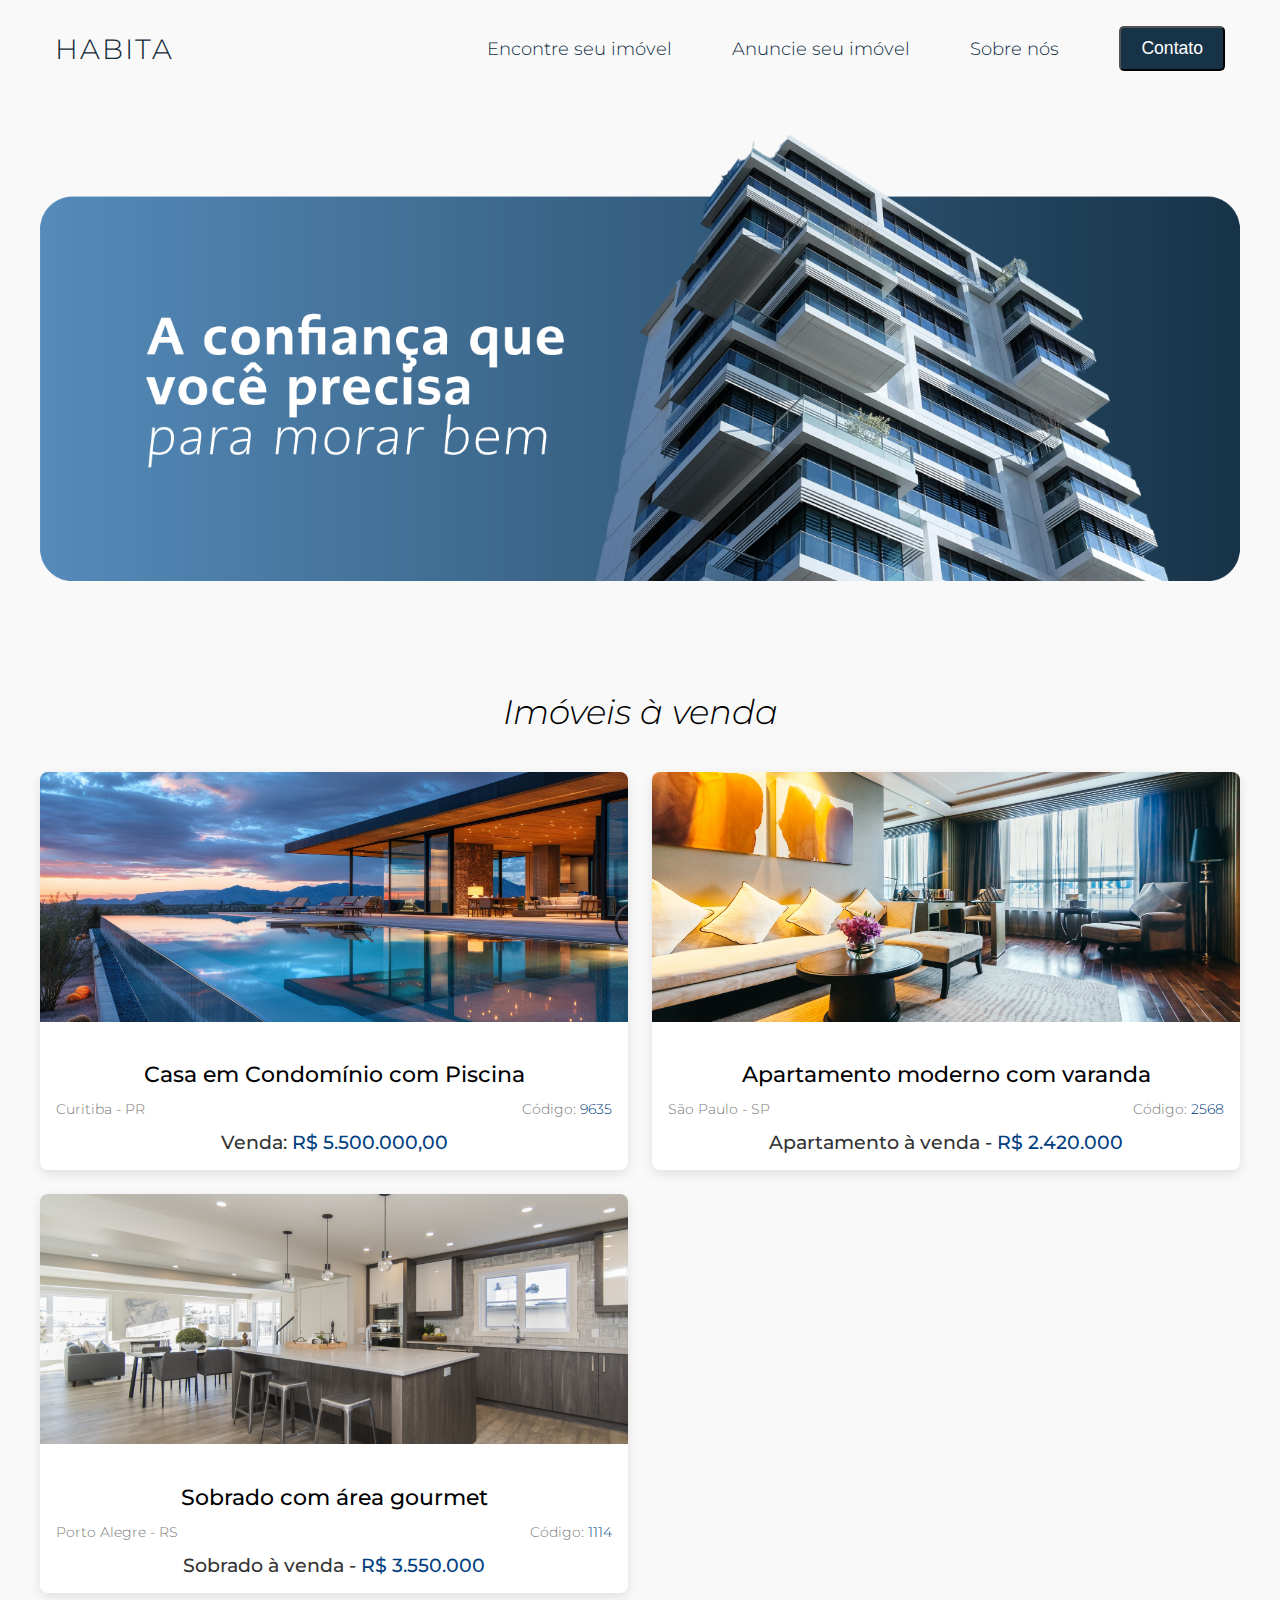
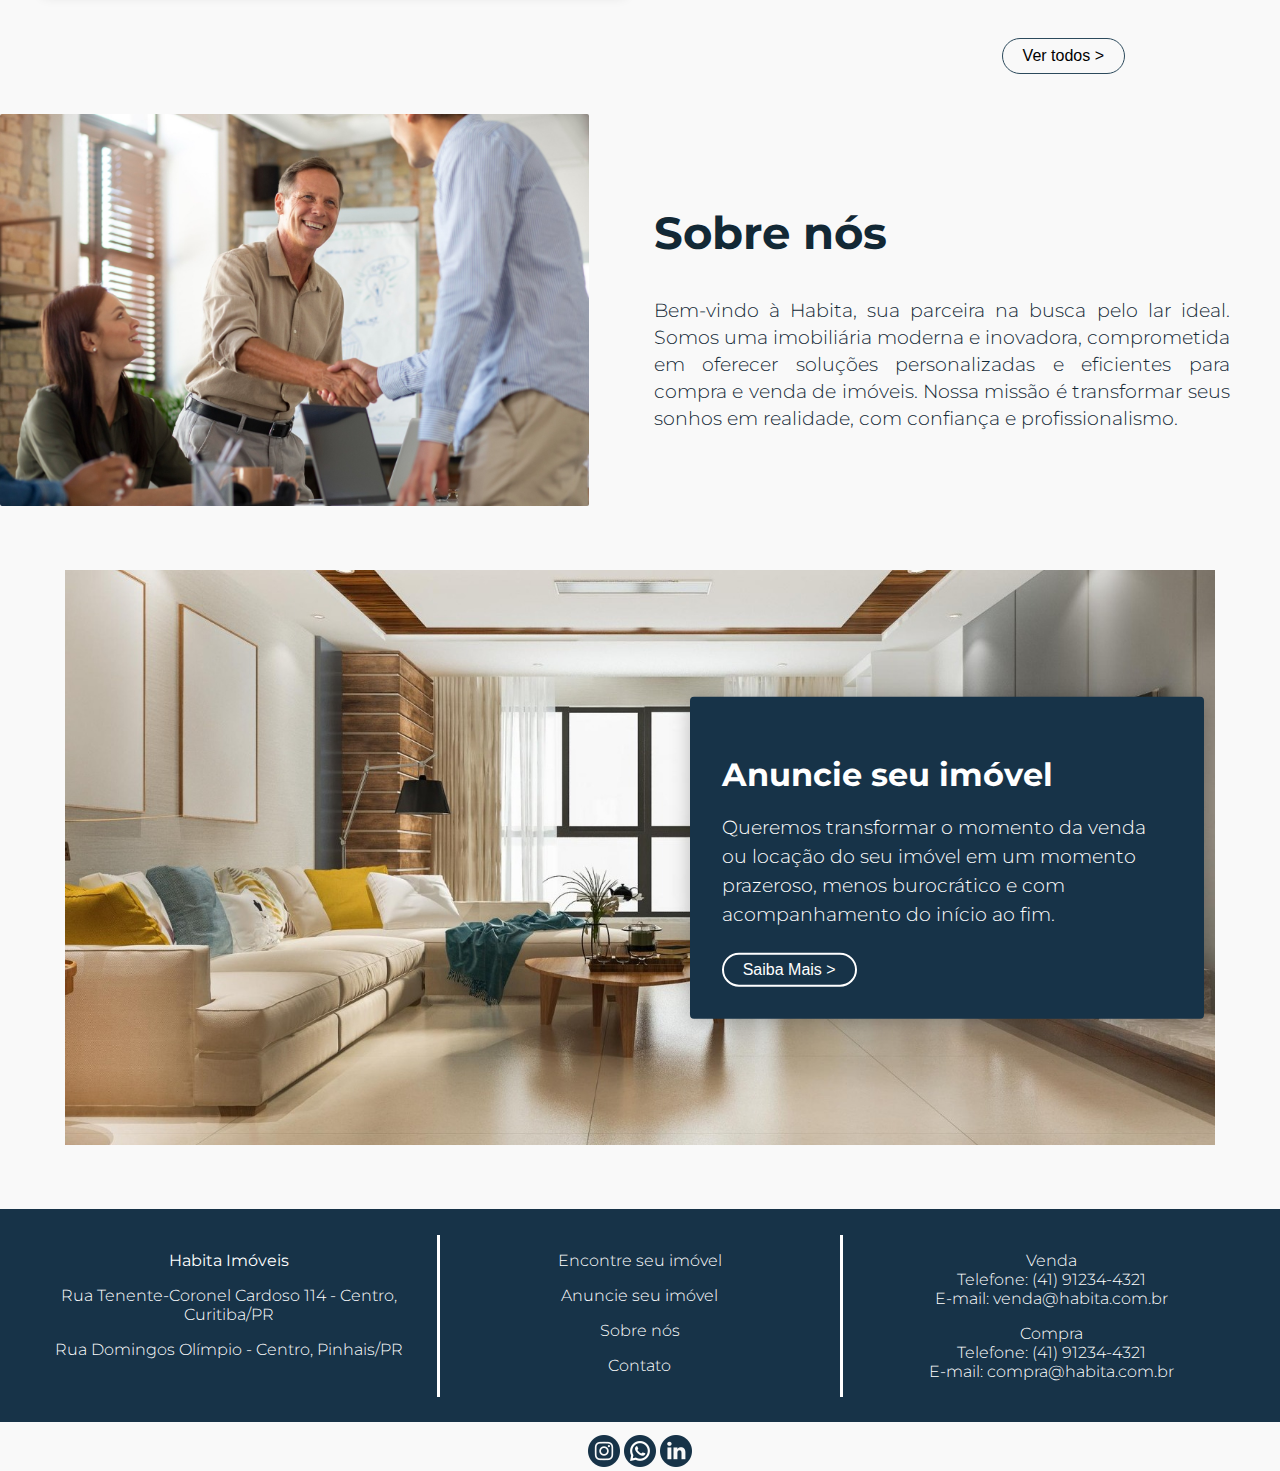
==== index.html @ b5097723 "sim" ====
<!DOCTYPE html>
<html lang="pt-BR">

<head>
    <meta charset="UTF-8">
    <meta name="viewport" content="width=device-width, initial-scale=1.0">
    <meta name="description"
        content="Habita Imóveis: encontre ou anuncie seu imóvel com agilidade, transparência e confiança.">
    <title>Habita Imóveis</title>
    <link rel="stylesheet" href="styles/styles.css">
    <link rel="icon" href="Images/favicon/favicon.ico">
    <script src="Javascript/script.js"></script>

</head>

<body>

    <!-- Cabeçalho com logotipo e menu de navegação -->
    <header class="menu-principal">
        <div class="logo">HABITA</div>
        <nav class="navegacao">
            <ul>
                <li><a href="#imoveis">Encontre seu imóvel</a></li>
                <li><a href="#anuncie">Anuncie seu imóvel</a></li>
                <li><a href="#sobre-nos">Sobre nós</a></li>
                <li><button id="sei" class="botao-contato" aria-label="Entrar em contato com a empresa">Contato</button></li>
            </ul>
        </nav>
        <!-- Botão Scroll To Top -->
        <button class="ScrollTop" id="btnScrollTop">
            <img src="Images/favicon/ImgScrollTop.png" alt="Voltar ao topo">
        </button>
    </header>

    <main>
        <!-- Seção do banner principal -->
        <section class="banner">
            <div class="container-banner">
                <img src="Images/Banner-site.png" alt="Banner de imóveis em destaque">
            </div>
        </section>

        <!-- Seção com os imóveis à venda -->
        <section id="imoveis" class="imoveis">
            <h2>Imóveis à venda</h2>
            <div class="container-imoveis">
                <!-- Card 1 -->
                <div class="card">
                    <img src="Images/casaPiscina.jpg" alt="Imagem do imóvel">
                    <div class="card-body">
                        <h3 class="card-title">
                            Casa em Condomínio com Piscina</h3>
                        <div class="card-info">
                            <span class="location">Curitiba - PR</span>
                            <span class="code">Código: <span class="highlight">9635</span></span>
                        </div>
                        <div class="card-price">
                            <span>Venda: </span><span class="highlight">R$ 5.500.000,00</span>
                        </div>
                    </div>
                </div>

                <!-- Card 2 -->
                <div class="card">
                    <img src="Images/apartementoModerno.jpg" alt="Apartamento moderno com varanda" loading="lazy">
                    <div class="card-body">
                        <h3 class="card-title">Apartamento moderno com varanda</h3>
                        <div class="card-info">
                            <span class="location">São Paulo - SP</span>
                            <span class="code">Código: <span class="highlight">2568</span></span>
                        </div>
                        <div class="card-price">
                            <span>Apartamento à venda - </span><span class="highlight">R$ 2.420.000</span>
                        </div>
                    </div>
                </div>

                <!-- Card 3 -->
                <div class="card">
                    <img src="Images/sobradoGourmet.jpg" alt="Sobrado com área gourmet" loading="lazy">
                    <div class="card-body">
                        <h3 class="card-title">Sobrado com área gourmet</h3>
                        <div class="card-info">
                            <span class="location">Porto Alegre - RS</span>
                            <span class="code">Código: <span class="highlight">1114</span></span>
                        </div>
                        <div class="card-price">
                            <span>Sobrado à venda - </span><span class="highlight">R$ 3.550.000</span>
                        </div>
                    </div>
                </div>
            </div>
            <!-- Botão para ver mais imóveis -->
            <div id="openModal2" class="ver-todos">
                <button class="botao-ver-todos" type="button">Ver todos ></button>
            </div>
        </section>

        <!-- Seção sobre a empresa -->
        <section id="sobre-nos" class="Sobre-nos">
            <div class="container-sobre-nos">
                <img src="Images/Sobre-nos.jpg" alt="Imagem de pessoas em reunião">
                <div class="texto-sobre-nos">
                    <h2>Sobre nós</h2>
                    <p>Bem-vindo à Habita, sua parceira na busca pelo lar ideal. Somos uma imobiliária moderna e
                        inovadora,
                        comprometida em oferecer soluções personalizadas e eficientes para compra e venda de imóveis.
                        Nossa missão é transformar seus sonhos em realidade, com confiança e profissionalismo.</p>
                </div>
            </div>
        </section>

        <!-- Seção de destaque para anunciar imóveis -->
        <section id="anuncie" class="anuncio-destaque">
            <!-- Imagem de fundo -->
            <img src="Images/Interior-apartamento.JPG" alt="Sala com sofá e mesa de centro" class="imagem-fundo">
            <!-- Card com botão de chamada -->
            <div class="card-anuncio">
                <h2>Anuncie seu imóvel</h2>
                <p>
                    Queremos transformar o momento da venda ou locação do seu imóvel em um momento prazeroso,
                    menos burocrático e com acompanhamento do início ao fim.
                </p>
                <button id="openModal" class="btn-saiba-mais"
                    aria-label="Abrir mais informações sobre anúncio de imóvel">
                    Saiba Mais &gt;
                </button>
            </div>
            <!-- Modal com formulário para cadastro de imóvel -->
            <div id="myModal" class="modal" role="dialog" aria-labelledby="modalTitle">
                <div class="modal-content">
                    <span class="close" aria-label="Fechar">&times;</span>
                    <h2 id="modalTitle" class="modal-title">Cadastre seu imóvel</h2>
                    <!-- Formulário de cadastro -->
                    <form id="propertyForm">
                        <!-- Tipo, finalidade, endereço, etc -->
                        <fieldset>
                            <legend>Dados do Imóvel</legend>

                            <div class="single-input">
                                <label for="tipo">Tipo do imóvel</label>
                                <select id="tipo" required>
                                    <option value="">Selecione</option>
                                    <option value="Casa">Casa</option>
                                    <option value="Apartamento">Apartamento</option>
                                </select>
                            </div>

                            <div class="single-input">
                                <label for="finalidade">Finalidade</label>
                                <select id="finalidade" required>
                                    <option value="">Selecione</option>
                                    <option value="Venda">Venda</option>
                                    <option value="Locação">Locação</option>
                                </select>
                            </div>

                            <div class="single-input">
                                <label for="cep">CEP</label>
                                <input type="text" id="cep" maxlength="9" placeholder="00000-000" required>
                            </div>

                            <div class="single-input">
                                <label for="endereco">Endereço</label>
                                <input type="text" id="endereco" maxlength="50" placeholder="Ex: Rua Amaral" required>
                            </div>

                            <div class="single-input">
                                <label for="endereco">Número</label>
                                <input type="text" id="numero" maxlength="5" placeholder="Ex: 114" required>
                            </div>

                            <div class="single-input">
                                <label for="bairro">Bairro</label>
                                <input type="text" id="bairro" maxlength="50" placeholder="Ex: Centro" required>
                            </div>

                            <div class="single-input">
                                <label for="bairro">Cidade</label>
                                <input type="text" id="cidade" maxlength="50" placeholder="Ex: Curitiba" required>
                            </div>

                            <div class="single-input">
                                <label for="bairro">Estado</label>
                                <input type="text" id="estado" maxlength="15" placeholder="Ex: PR" required>
                            </div>

                            <div class="single-input">
                                <label for="descricao">Descrição</label>
                                <textarea id="descricao" maxlength="550" rows="4"
                                    placeholder="Ex: 3 quartos, 2 banheiros, quintal amplo..." required></textarea>
                            </div>
                        </fieldset>

                        <!-- Nome, telefone, email -->
                        <fieldset>
                            <legend>Seus Dados</legend>

                            <div class="single-input">
                                <label for="nome">Nome</label>
                                <input type="text" id="nome" maxlength="50" placeholder="Ex: Almir José" required>
                            </div>

                            <div class="single-input">
                                <label for="telefone">Telefone</label>
                                <input type="tel" id="telefone" maxlength="15" placeholder="Ex: (41) 00000-0000"
                                    required>
                            </div>

                            <div class="single-input">
                                <label for="email">Email</label>
                                <input type="email" id="email" maxlength="25" placeholder="Ex: SeuEmail@email.com"
                                    required>
                            </div>
                        </fieldset>

                        <button type="submit" class="botao-enviar">Enviar</button>
                    </form>
                </div>
            </div>

        </section>


    </main>
    <!-- Rodapé com informações de contato -->
    <footer id="rodape" class="rodape">
        <div class="rodape-azul">
            <!-- Colunas com endereços e navegação -->
            <div class="coluna-rodape">
                <p><strong>Habita Imóveis</strong></p>
                <p>Rua Tenente-Coronel Cardoso 114 - Centro, Curitiba/PR</p>
                <p>Rua Domingos Olímpio - Centro, Pinhais/PR</p>
            </div>
            <div class="coluna-rodape2">
                <p><a href="#imoveis">Encontre seu imóvel</a></p>
                <p><a href="#anuncie">Anuncie seu imóvel</a></p>
                <p><a href="#sobre-nos">Sobre nós</a></p>
                <p><a href="#rodape">Contato</a></p>
            </div>
            <div class="coluna-rodape3">
                <p>Venda <br> Telefone: (41) 91234-4321<br>E-mail: venda@habita.com.br</p>
                <p>Compra<br>Telefone: (41) 91234-4321<br>E-mail: compra@habita.com.br</p>
            </div>
        </div>
        <!-- Ícones de redes sociais -->
        <div class="footer-social">
            <a href="#"><img src="Images/favicon/instagramicon.png" alt="Instagram"></a>
            <a href="#"><img src="Images/favicon/whatsappicon.png" alt="WhatsApp"></a>
            <a href="#"><img src="Images/favicon/linkedinicon.png" alt="LinkedIn"></a>
        </div>
    </footer>
</body>

</html>
---- styles/styles.css ----
@import url('https://fonts.googleapis.com/css2?family=Lora:ital,wght@0,400..700;1,400..700&family=Montserrat:ital,wght@0,100..900;1,100..900&family=Ubuntu:ital,wght@0,300;0,400;0,500;0,700;1,300;1,400;1,500;1,700&display=swap');

/* ===== Reset básico ===== */
html,
body {
    width: 100%;
    margin: 0;
    padding: 0;
    background-color: #f9f9f9;
    font-family: "Montserrat", sans-serif;
    font-weight: 300;
}

.ScrollTop {
    outline: none;
    border: 0;
    background-color: #173348;
    width: 30px;
    height: 30px;
    padding: 8px;
    border-radius: 50%;
    display: flex;
    align-items: center;
    justify-content: center;
    position: fixed;
    right: 30px;
    bottom: 30px;
    box-shadow: 0 1px 6px 2px rgba(0, 0, 0, 0.1), 0 2px 4px -1px rgba(0, 0, 0, 0.06);
    z-index: 999;
    cursor: pointer;
    opacity: 0;
    visibility: hidden;
    transition: all .4s ease;
}

.ScrollTop.active {
    opacity: 1;
    visibility: visible;
}

.ScrollTop img {
    width: 100%;
}

/* ===== HEADER ===== */

.menu-principal {
    display: flex;
    justify-content: space-between;
    align-items: center;
    padding: 10px 55px;
}

.logo {
    font-size: 28px;
    color: #122835;
    letter-spacing: 2px;
}

.navegacao ul {
    list-style: none;
    display: flex;
    gap: 60px;
    align-items: center;
}

.navegacao a {
    text-decoration: none;
    color: #0d2c3f;
    font-size: 1.1rem;
    transition: color 0.3s ease;
}

.navegacao a:hover {
    color: #173348;
}

/* Botão de contato header*/
.botao-contato {
    display: inline-block;
    padding: 10px 20px;
    background-color: #173348;
    color: #ffffff !important;
    text-decoration: none;
    border-radius: 5px;
    transition: background-color 0.3s;
    font-size: 1.1rem;
    cursor: pointer;
}

.botao-contato:hover {
    background-color: #004080;
}

/* ===== BANNER ===== */
.banner {
    margin: 3%;
    padding: 0%;
}

.container-banner {
    height: auto;
    margin: 0;
    padding: 0;
}

.container-banner img {
    width: 100%;
    height: auto;
}

/* ===== SEÇÃO IMÓVEIS ===== */

.imoveis {
    padding: 40px;
}

.imoveis h2 {
    text-align: center;
    font-family: "Montserrat", sans-serif;
    font-weight: 300;
    font-style: italic;
    font-size: 2.1rem;
    margin-bottom: 20px;
}

.container-imoveis {
    display: grid;
    grid-template-columns: repeat(auto-fit, minmax(400px, 1fr));
    gap: 24px;
    padding: 20px 0;
  }
  
  .card {
    background: white;
    border-radius: 0.5rem;
    overflow: hidden;
    box-shadow: 0 4px 12px rgba(0,0,0,0.1);
    display: flex;
    flex-direction: column;
    transition: transform 0.3s ease;
  }
  
  .card:hover {
    transform: translateY(-4px);
  }
  
  .card img {
    width: 100%;
    height: 250px;
    object-fit: cover;
  }
  
  .card-body {
    padding: 16px;
  }
  
  .card-title {
    font-size: 1.4rem;
    font-weight: 500;
    margin-bottom: 12px;
    text-align: center;
  }
  
  .card-info {
    display: flex;
    justify-content: space-between;
    font-size: 14px;
    color: #777;
    margin-bottom: 12px;
  }
  
  .card-price {
    font-size: 1.2rem;
    font-weight: 500;
    color: #333;
    text-align: center;
  }
  
  .highlight {
    color: #004080;
  }

/* Botão "Ver todos" */
.ver-todos {

    text-align: right;
    padding-right: 115px;
}

.botao-ver-todos {
    margin-top: 25px;
    padding: 8px 20px;
    border: 1px solid #2c4a5c;
    border-radius: 20px;
    background-color: transparent;
    font-size: 16px;
    cursor: pointer;
}

.botao-ver-todos:hover {
    background-color: #2c4a5c;
    color: white;
}


/* ===== SEÇÃO SOBRE NÓS ===== */
.container-sobre-nos {
    display: flex;
    padding-bottom: 4rem;
    margin: 0;
    align-items: center;
}

.container-sobre-nos img {
    width: 46%;
    height: auto;
    border-radius: 2px;
}

.texto-sobre-nos {
    width: 45%;
    padding-left: 65px;
}

.texto-sobre-nos h2 {
    color: #122835;
    font-size: 2.8rem;
}

.texto-sobre-nos p {
    color: #122835;
    line-height: 1.4;
    font-size: 1.2rem;
    text-align: justify;
}

/* ===== SEÇÃO ANUNCIE SEU IMÓVEL ===== */

.anuncio-destaque {
    position: relative;
    width: 100%;
    max-width: 1150px;
    margin: auto;
    overflow: hidden;
}

.imagem-fundo {
    width: 100%;
    display: block;
    height: auto;
}

.card-anuncio {
    position: absolute;
    top: 50%;
    right: 1%;
    transform: translateY(-50%);
    background-color: #173348;
    color: #ffffff;
    padding: 2rem;
    max-width: 450px;
    border-radius: 4px;
    box-shadow: 0px 4px 20px rgba(0, 0, 0, 0.25);
}

.card-anuncio h2 {
    font-size: 2rem;
    margin-bottom: 1rem;
    font-weight: 700;
}

.card-anuncio p {
    font-size: 1.2rem;
    line-height: 1.5;
    margin-bottom: 1.5rem;
}

.btn-saiba-mais {
    background-color: transparent;
    color: white;
    border: 2px solid white;
    padding: 0.4rem 1.2rem;
    border-radius: 25px;
    cursor: pointer;
    font-size: 1rem;
    transition: all 0.3s ease;
}

.btn-saiba-mais:hover {
    background-color: white;
    color: #0d2d3e;
}

/* ===== MODAL FORMULÁRIO DE CONTATO ===== */
#myModal,#myModal2 {
    display: none;
}

.modal {
    display: block;
    position: fixed;
    z-index: 999;
    left: 0;
    top: 0;
    width: 100%;
    height: 100%;
    overflow: auto;
    background-color: rgba(0, 0, 0, 0.5);
}

.modal-content {
    background-color: #fff;
    margin: 5% auto;
    padding: 20px;
    border-radius: 8px;
    width: 90%;
    max-width: 550px;
    box-shadow: 0 5px 15px rgba(0, 0, 0, 0.3);
}

.close {
    float: right;
    font-size: 28px;
    font-weight: bold;
    cursor: pointer;
}

form fieldset {
    border: none;
    margin-bottom: 20px;
}

form legend {
    font-weight: bold;
    margin-bottom: 10px;
    font-size: 1.2em;
}

.single-input {
    margin-bottom: 15px;
    display: flex;
    flex-direction: column;
}

.single-input label {
    margin-bottom: 5px;
    font-weight: 500;
}

.single-input input,
.single-input select,
.single-input textarea {
    padding: 8px;
    border: 1px solid #ccc;
    border-radius: 4px;
    font-size: 1em;
}

.botao-enviar {

    padding: 10px 20px;
    background-color: #173348;
    color: #fff;
    border: none;
    border-radius: 4px;
    cursor: pointer;
    font-size: 1em;
}

.botao-enviar:hover {
    background-color: #155d91;
}

/* ===== RODAPÉ ===== */

.rodape {
    bottom: 0;
    width: 100%;
    margin-top: 5%;
    text-align: center;
}

.rodape-azul {
    display: grid;
    text-align: center;
    background-color: #173348;
    grid-template-columns: repeat(3, 1fr);
    gap: 5px;
    padding: 2%;
}

.coluna-rodape {
    color: #ffffff;
    text-decoration: none;

}

.coluna-rodape a {
    color: #ffffff;
    text-decoration: none;

}

.coluna-rodape2 {
    border-style: solid;
    border-top: none;
    border-bottom: none;
    border-color: #ffffff;
}

.coluna-rodape2 a {
    color: #ffffff;
    text-decoration: none;

}

.coluna-rodape3 {
    text-align: center;
    color: #ffffff;
}

.footer-social {
    margin-top: 1%;
}

/* ===== RESPONSIVIDADE ===== */
@media (max-width: 768px) {

    .menu-principal {
        flex-direction: column;
    }

    .navegacao {
        font-size: 0.6rem;
    }

    .container-imoveis {
        flex-direction: column;
        align-items: center;
    }

    .container-sobre-nos {
        flex-direction: column;
    }

    .container-sobre-nos img {
        width: 100%;
        height: auto;
        object-fit: contain;
    }

    .texto-sobre-nos {
        padding-left: 0;
        width: 100%;
    }

    .card-anuncio {
        position: static;
        transform: none;
        margin: 1rem;
    }

    .rodape-azul {
        grid-template-columns: 1fr;
    }
}
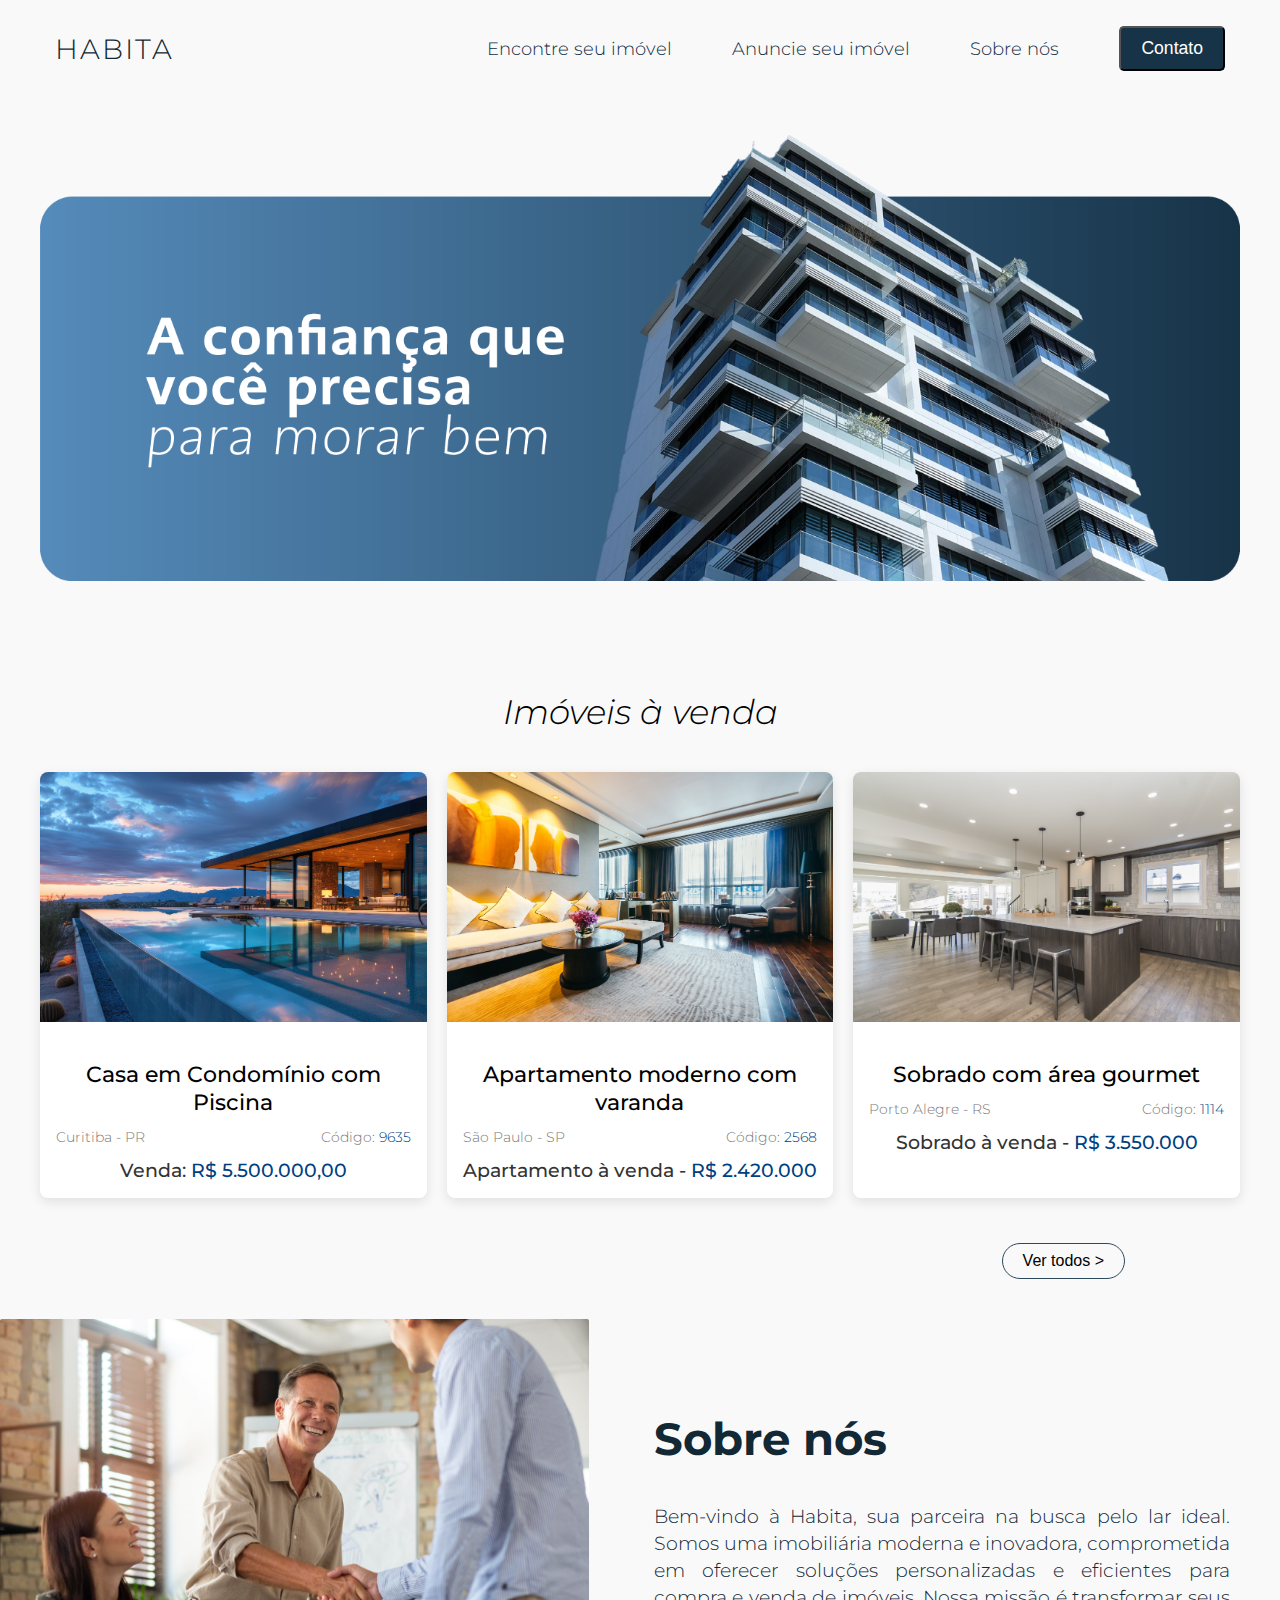
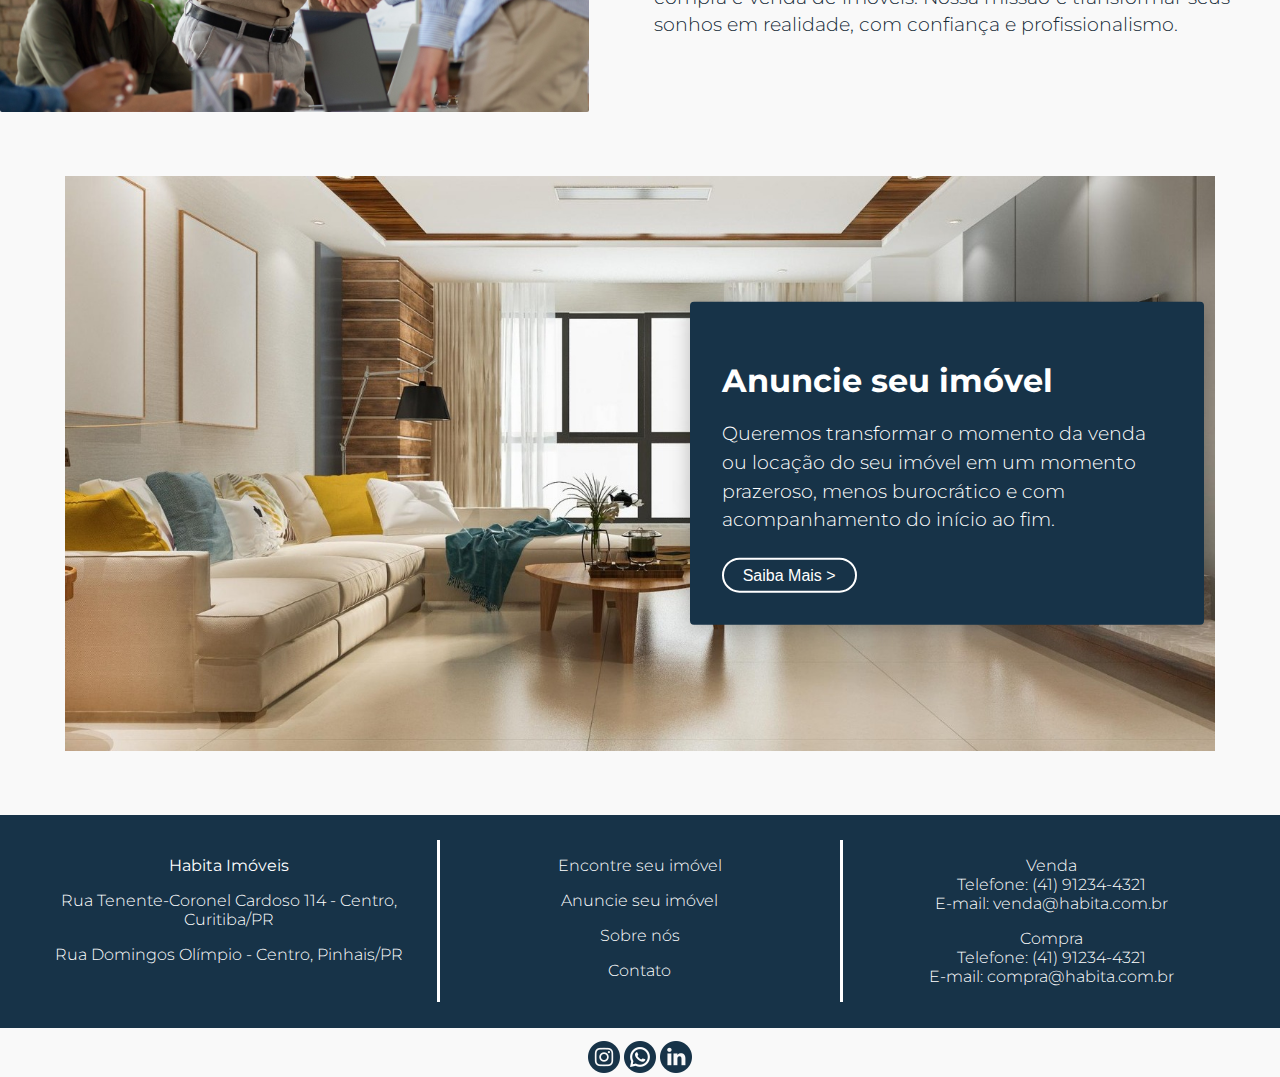
==== commit 8ceae88a: "Responsividade part 1" ====
--- a/index.html
+++ b/index.html
@@ -26,7 +26,7 @@
                 <li><button id="sei" class="botao-contato" aria-label="Entrar em contato com a empresa">Contato</button></li>
             </ul>
         </nav>
-        <!-- Botão Scroll To Top -->
+        <!-- Botão para voltar ao topo da página -->
         <button class="ScrollTop" id="btnScrollTop">
             <img src="Images/favicon/ImgScrollTop.png" alt="Voltar ao topo">
         </button>
--- a/styles/styles.css
+++ b/styles/styles.css
@@ -9,6 +9,7 @@
     background-color: #f9f9f9;
     font-family: "Montserrat", sans-serif;
     font-weight: 300;
+    overflow-x: hidden;
 }
 
 .ScrollTop {
@@ -23,8 +24,8 @@
     align-items: center;
     justify-content: center;
     position: fixed;
-    right: 30px;
-    bottom: 30px;
+    right: 1rem;
+    bottom: 1rem;
     box-shadow: 0 1px 6px 2px rgba(0, 0, 0, 0.1), 0 2px 4px -1px rgba(0, 0, 0, 0.06);
     z-index: 999;
     cursor: pointer;
@@ -99,6 +100,7 @@
 }
 
 .container-banner {
+    max-width: 100%;
     height: auto;
     margin: 0;
     padding: 0;
@@ -126,60 +128,60 @@
 
 .container-imoveis {
     display: grid;
-    grid-template-columns: repeat(auto-fit, minmax(400px, 1fr));
-    gap: 24px;
+    grid-template-columns: repeat(auto-fit, minmax(350px, 1fr));
+    gap: 20px;
     padding: 20px 0;
-  }
-  
-  .card {
+}
+
+.card {
     background: white;
     border-radius: 0.5rem;
     overflow: hidden;
-    box-shadow: 0 4px 12px rgba(0,0,0,0.1);
+    box-shadow: 0 4px 12px rgba(0, 0, 0, 0.1);
     display: flex;
     flex-direction: column;
     transition: transform 0.3s ease;
-  }
-  
-  .card:hover {
+}
+
+.card:hover {
     transform: translateY(-4px);
-  }
-  
-  .card img {
+}
+
+.card img {
     width: 100%;
     height: 250px;
     object-fit: cover;
-  }
-  
-  .card-body {
+}
+
+.card-body {
     padding: 16px;
-  }
-  
-  .card-title {
+}
+
+.card-title {
     font-size: 1.4rem;
     font-weight: 500;
     margin-bottom: 12px;
     text-align: center;
-  }
-  
-  .card-info {
+}
+
+.card-info {
     display: flex;
     justify-content: space-between;
     font-size: 14px;
     color: #777;
     margin-bottom: 12px;
-  }
-  
-  .card-price {
+}
+
+.card-price {
     font-size: 1.2rem;
     font-weight: 500;
     color: #333;
     text-align: center;
-  }
-  
-  .highlight {
+}
+
+.highlight {
     color: #004080;
-  }
+}
 
 /* Botão "Ver todos" */
 .ver-todos {
@@ -293,7 +295,8 @@
 }
 
 /* ===== MODAL FORMULÁRIO DE CONTATO ===== */
-#myModal,#myModal2 {
+#myModal,
+#myModal2 {
     display: none;
 }
 
@@ -464,4 +467,11 @@
     .rodape-azul {
         grid-template-columns: 1fr;
     }
+
+    .container-imoveis {
+        padding: 0 15px;
+    }
+    .menu-principal {
+        padding: 10px 20px;
+    }
 }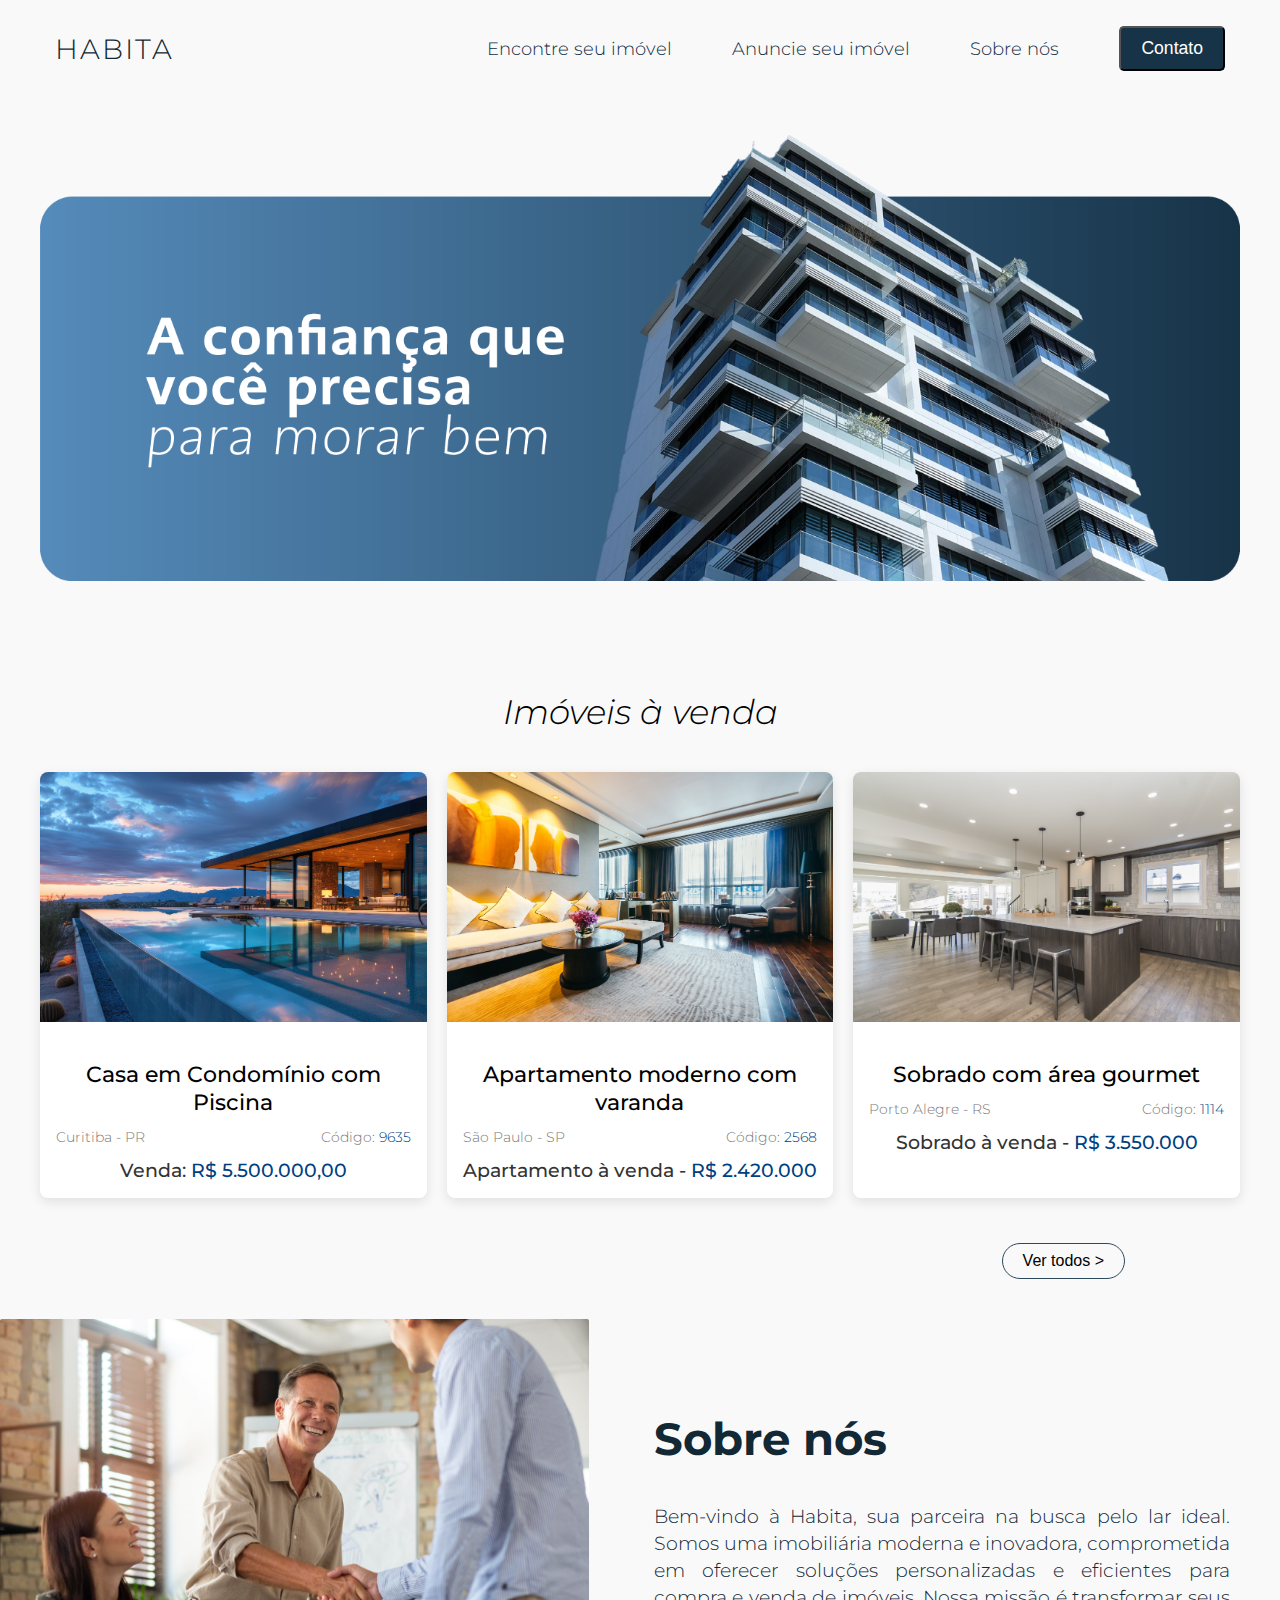
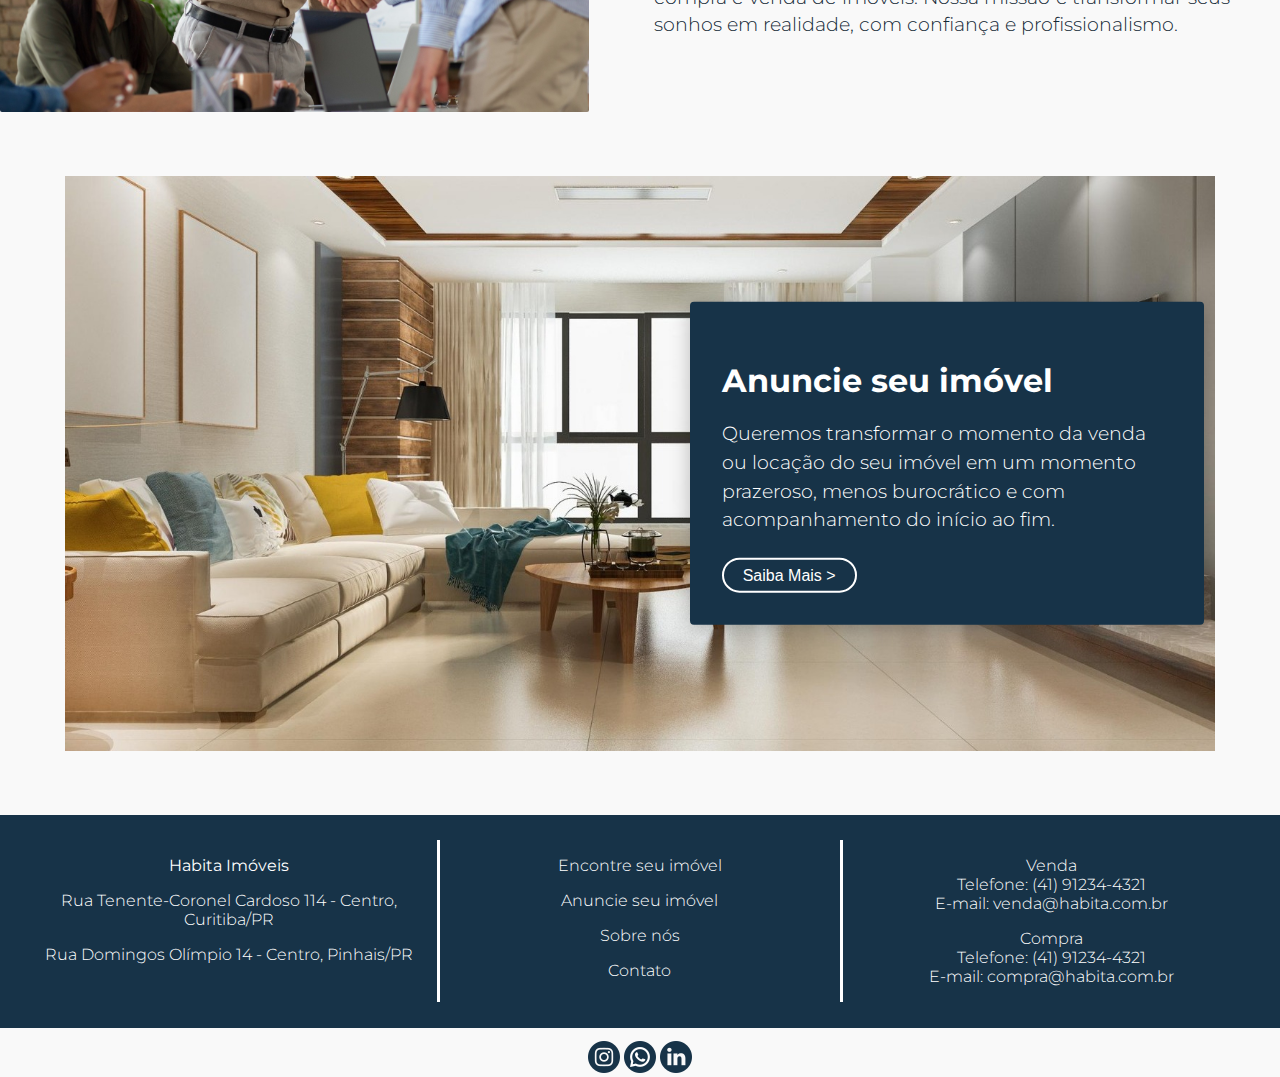
==== commit ee165491: "Responsividade part 2" ====
--- a/index.html
+++ b/index.html
@@ -26,13 +26,14 @@
                 <li><button id="sei" class="botao-contato" aria-label="Entrar em contato com a empresa">Contato</button></li>
             </ul>
         </nav>
+    </header>
+
+    <main>
         <!-- Botão para voltar ao topo da página -->
         <button class="ScrollTop" id="btnScrollTop">
             <img src="Images/favicon/ImgScrollTop.png" alt="Voltar ao topo">
         </button>
-    </header>
-
-    <main>
+        
         <!-- Seção do banner principal -->
         <section class="banner">
             <div class="container-banner">
@@ -230,7 +231,7 @@
             <div class="coluna-rodape">
                 <p><strong>Habita Imóveis</strong></p>
                 <p>Rua Tenente-Coronel Cardoso 114 - Centro, Curitiba/PR</p>
-                <p>Rua Domingos Olímpio - Centro, Pinhais/PR</p>
+                <p>Rua Domingos Olímpio 14 - Centro, Pinhais/PR</p>
             </div>
             <div class="coluna-rodape2">
                 <p><a href="#imoveis">Encontre seu imóvel</a></p>
--- a/styles/styles.css
+++ b/styles/styles.css
@@ -10,6 +10,7 @@
     font-family: "Montserrat", sans-serif;
     font-weight: 300;
     overflow-x: hidden;
+    box-sizing: border-box;
 }
 
 .ScrollTop {
@@ -128,7 +129,7 @@
 
 .container-imoveis {
     display: grid;
-    grid-template-columns: repeat(auto-fit, minmax(350px, 1fr));
+    grid-template-columns: repeat(auto-fit, minmax(300px, 1fr));
     gap: 20px;
     padding: 20px 0;
 }
@@ -430,8 +431,34 @@
 /* ===== RESPONSIVIDADE ===== */
 @media (max-width: 768px) {
 
+    nav {
+        width: 100%;
+        overflow-x: hidden;
+    }
+
     .menu-principal {
+        display: flex;
         flex-direction: column;
+        align-items: center;
+        justify-content: center;
+        width: 100%;
+        padding: 10px 10px;
+        box-sizing: border-box;
+        gap: 10px;
+    }
+
+    .menu-principal a {
+        display: block;
+        width: 100%;
+        text-align: center;
+    }
+
+    .menu-principal button {
+        display: block;
+        width: auto;
+        max-width: 200px;
+        padding: 10px 20px;
+        margin-top: 10px;
     }
 
     .navegacao {
@@ -441,6 +468,11 @@
     .container-imoveis {
         flex-direction: column;
         align-items: center;
+    }
+
+    .ver-todos {
+
+        text-align: left;
     }
 
     .container-sobre-nos {
@@ -471,7 +503,4 @@
     .container-imoveis {
         padding: 0 15px;
     }
-    .menu-principal {
-        padding: 10px 20px;
-    }
 }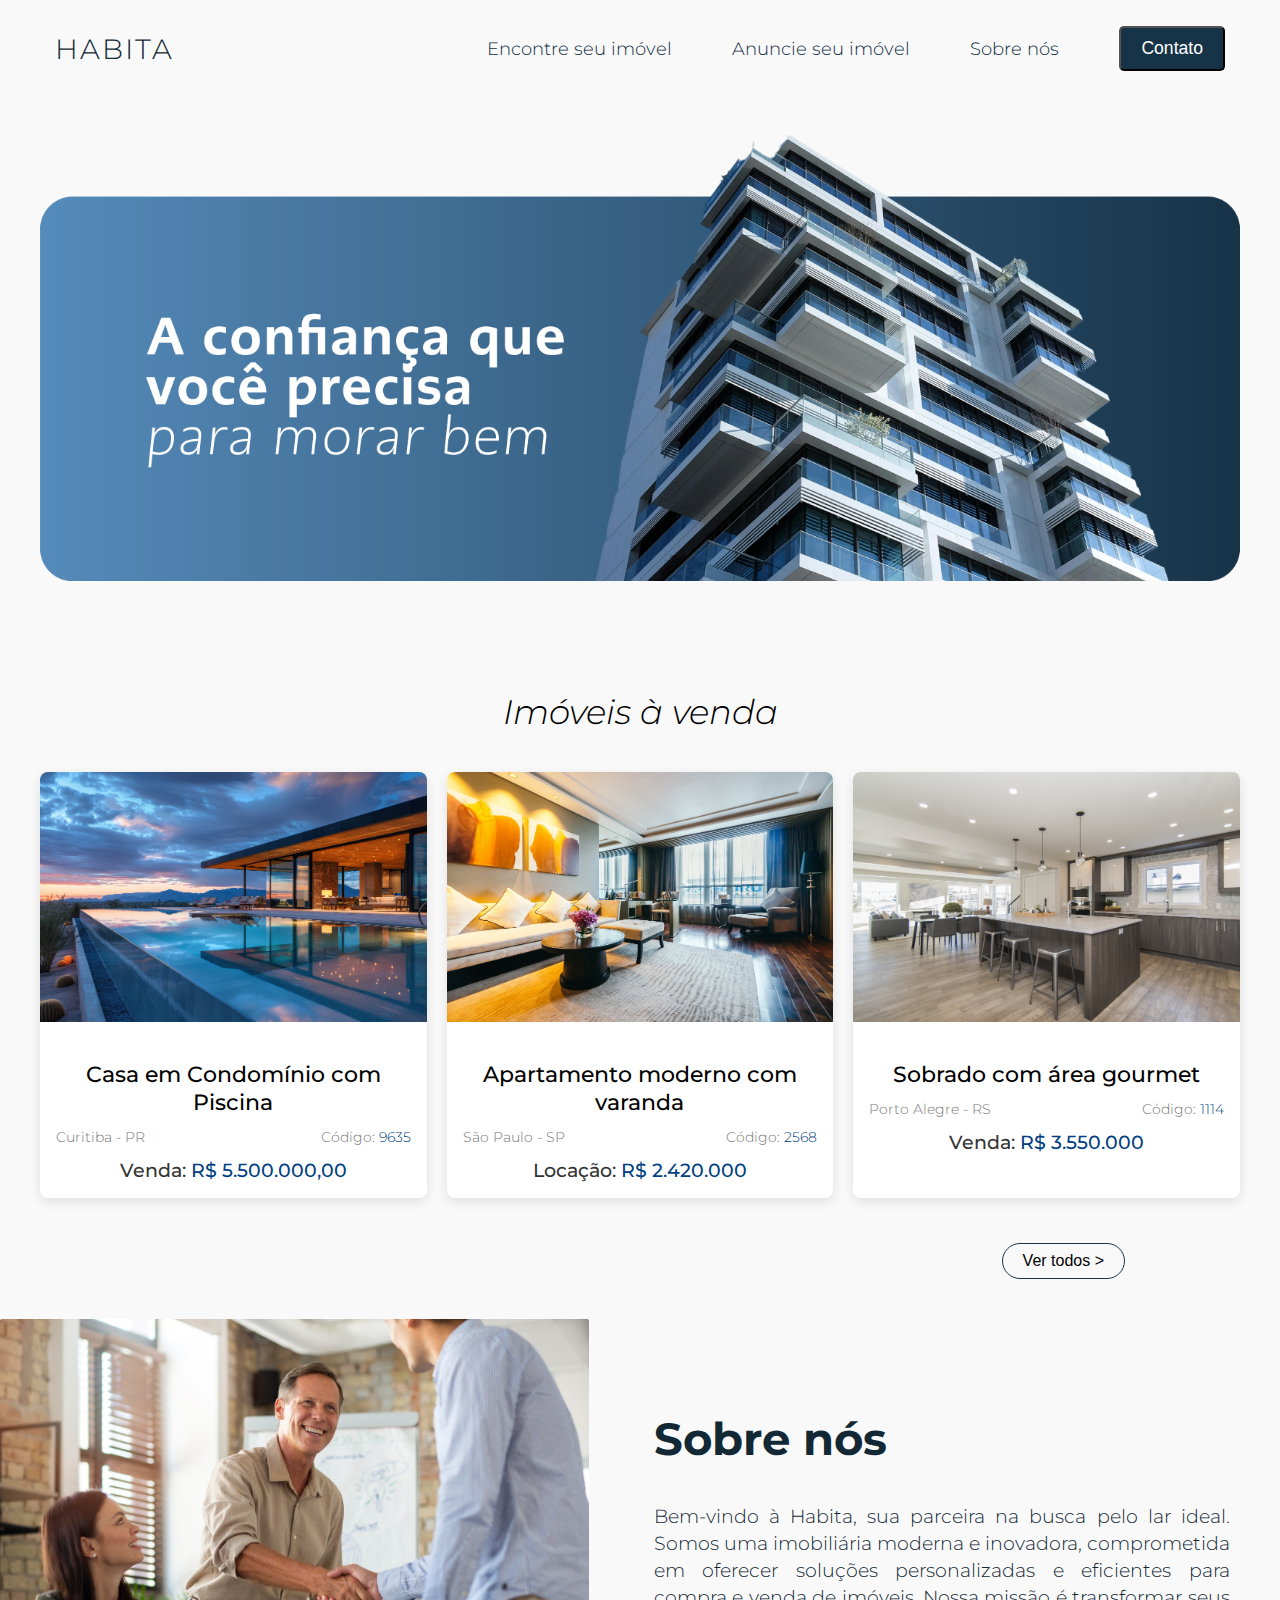
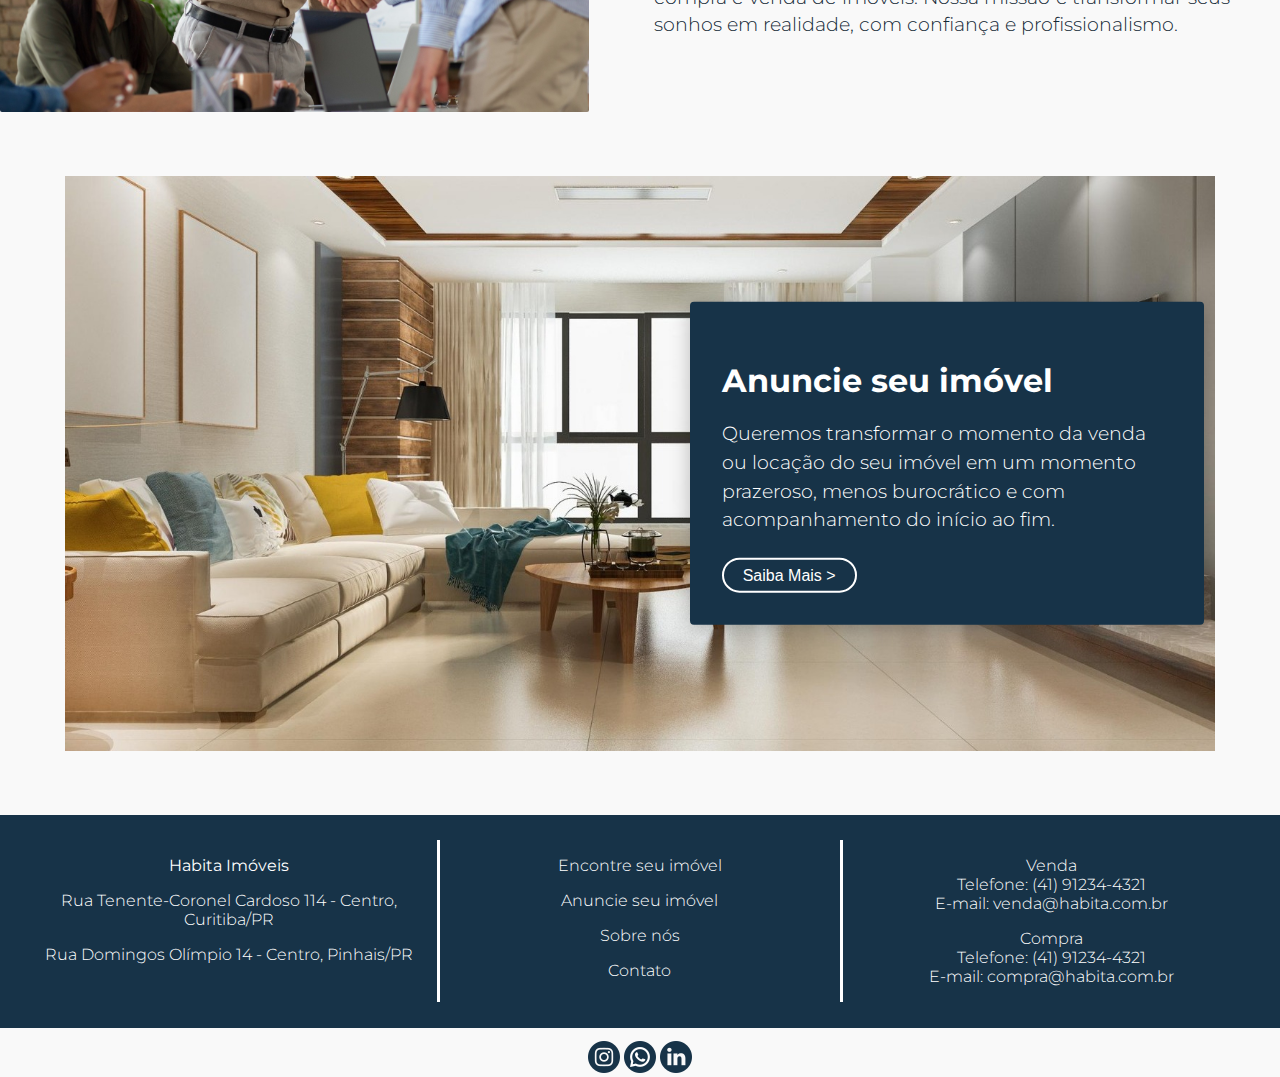
==== commit 2f38f2e1: "Troca de legendas" ====
--- a/index.html
+++ b/index.html
@@ -71,7 +71,7 @@
                             <span class="code">Código: <span class="highlight">2568</span></span>
                         </div>
                         <div class="card-price">
-                            <span>Apartamento à venda - </span><span class="highlight">R$ 2.420.000</span>
+                            <span>Locação: </span><span class="highlight">R$ 2.420.000</span>
                         </div>
                     </div>
                 </div>
@@ -86,7 +86,7 @@
                             <span class="code">Código: <span class="highlight">1114</span></span>
                         </div>
                         <div class="card-price">
-                            <span>Sobrado à venda - </span><span class="highlight">R$ 3.550.000</span>
+                            <span>Venda: </span><span class="highlight">R$ 3.550.000</span>
                         </div>
                     </div>
                 </div>
--- a/styles/styles.css
+++ b/styles/styles.css
@@ -73,10 +73,6 @@
     transition: color 0.3s ease;
 }
 
-.navegacao a:hover {
-    color: #173348;
-}
-
 /* Botão de contato header*/
 .botao-contato {
     display: inline-block;
@@ -194,7 +190,7 @@
 .botao-ver-todos {
     margin-top: 25px;
     padding: 8px 20px;
-    border: 1px solid #2c4a5c;
+    border: 1px solid #173348;
     border-radius: 20px;
     background-color: transparent;
     font-size: 16px;
@@ -202,7 +198,7 @@
 }
 
 .botao-ver-todos:hover {
-    background-color: #2c4a5c;
+    background-color: #173348;
     color: white;
 }
 
@@ -442,7 +438,7 @@
         align-items: center;
         justify-content: center;
         width: 100%;
-        padding: 10px 10px;
+        padding: 10px 20px;
         box-sizing: border-box;
         gap: 10px;
     }
@@ -465,13 +461,27 @@
         font-size: 0.6rem;
     }
 
+    .navegacao ul {
+        flex-direction: column;
+        gap: 20px;
+        width: 100%;
+        align-items:start;
+    }
+
+    .navegacao a {
+        font-size: 1rem;
+    }
+
+    .logo {
+        font-size: 24px;
+    }
+    
     .container-imoveis {
         flex-direction: column;
         align-items: center;
     }
 
     .ver-todos {
-
         text-align: left;
     }
 
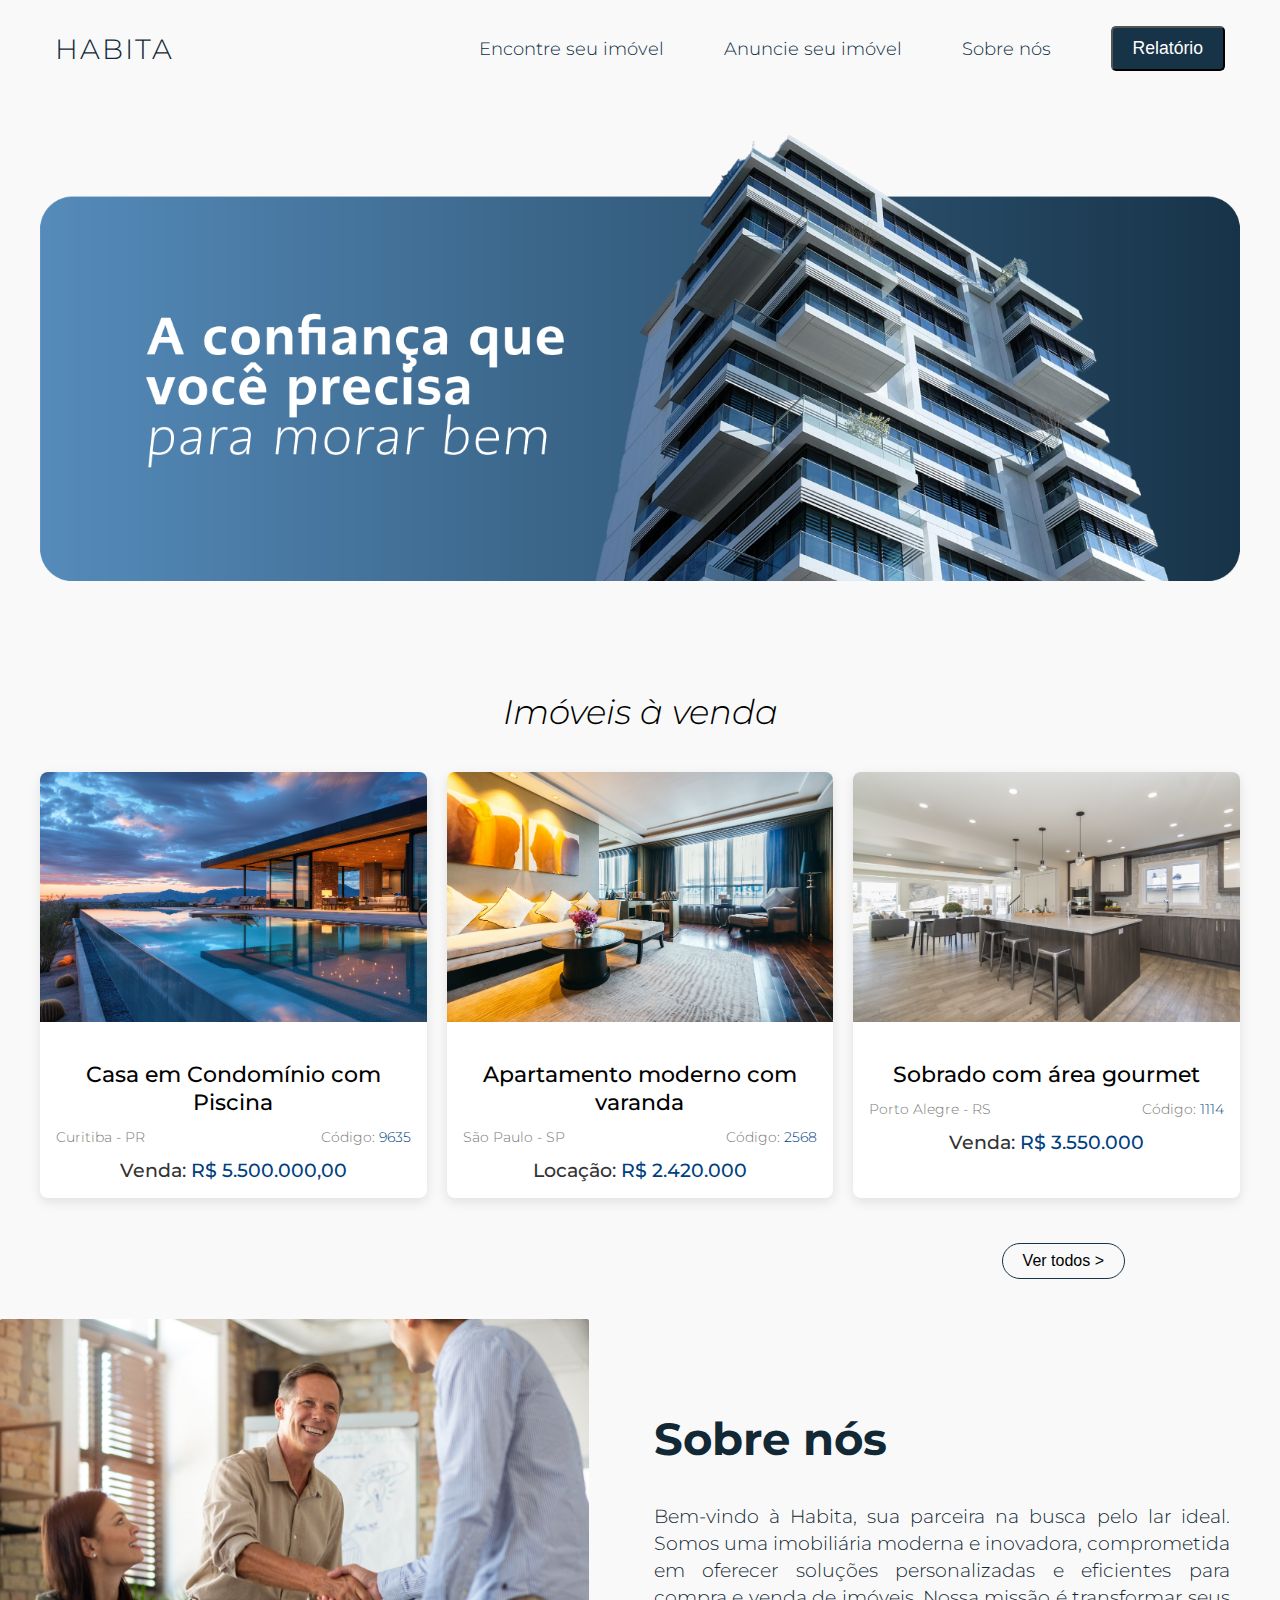
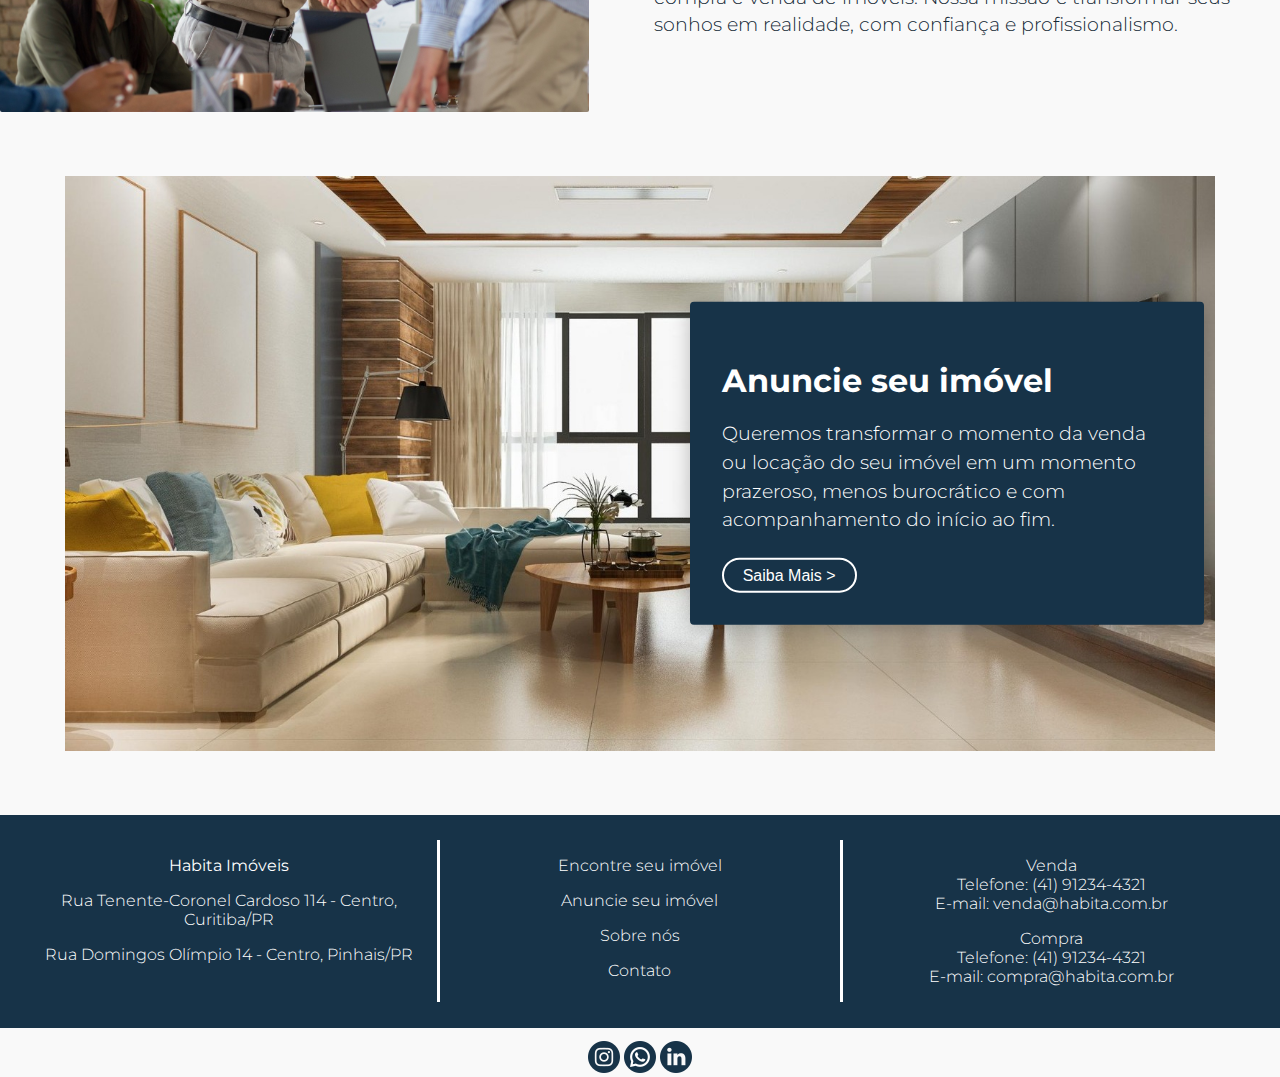
==== commit 47ed67d1: "criacao do segundo form" ====
--- a/index.html
+++ b/index.html
@@ -23,7 +23,8 @@
                 <li><a href="#imoveis">Encontre seu imóvel</a></li>
                 <li><a href="#anuncie">Anuncie seu imóvel</a></li>
                 <li><a href="#sobre-nos">Sobre nós</a></li>
-                <li><button id="sei" class="botao-contato" aria-label="Entrar em contato com a empresa">Contato</button></li>
+                <li><button id="relatorio-dom" class="botao-relatorio"
+                        aria-label="Relatório de imoveis">Relatório</button></li>
             </ul>
         </nav>
     </header>
@@ -33,7 +34,7 @@
         <button class="ScrollTop" id="btnScrollTop">
             <img src="Images/favicon/ImgScrollTop.png" alt="Voltar ao topo">
         </button>
-        
+
         <!-- Seção do banner principal -->
         <section class="banner">
             <div class="container-banner">
@@ -93,7 +94,42 @@
             </div>
             <!-- Botão para ver mais imóveis -->
             <div id="openModal2" class="ver-todos">
-                <button class="botao-ver-todos" type="button">Ver todos ></button>
+                <button id="sei" class="botao-ver-todos" type="button">Ver todos ></button>
+
+                <div id="modal-contato" class="modal-contato" role="dialog" aria-labelledby="contatoModal"
+                    aria-describedby="modalDescript">
+                    <div class="modal-content">
+                        <span class="close2" aria-label="Fechar">&times;</span>
+                        <h2 id="contatoModal" class="modal-title">Ver mais imóveis</h2>
+
+                        <form id="contactForm" onsubmit="mostrarMensagem(event)">
+
+                            <div class="single-input">
+                                <label for="nome">Nome</label>
+                                <input type="text" class="input" id="nome" maxlength="50" placeholder="Ex: Almir José"
+                                    required>
+                            </div>
+
+                            <div class="single-input">
+                                <label for="email">Email</label>
+                                <input type="email" class="input" id="email" maxlength="25"
+                                    placeholder="Ex: SeuEmail@email.com" required>
+
+                            </div>
+
+                            <div class="single-input">
+                                <label for="tel">Telefone</label>
+                                <input type="tel" class="input" id="tel" maxlength="15"
+                                    placeholder="Ex: (41) 00000-0000" required>
+
+                            </div>
+
+                            <button type="submit" class="botao-enviar">Enviar</button>
+
+                        </form>
+                    </div>
+
+                </div>
             </div>
         </section>
 
@@ -253,4 +289,4 @@
     </footer>
 </body>
 
-</html>
+</html>--- a/styles/styles.css
+++ b/styles/styles.css
@@ -74,7 +74,7 @@
 }
 
 /* Botão de contato header*/
-.botao-contato {
+.botao-relatorio {
     display: inline-block;
     padding: 10px 20px;
     background-color: #173348;
@@ -86,7 +86,7 @@
     cursor: pointer;
 }
 
-.botao-contato:hover {
+.botao-relatorio:hover {
     background-color: #004080;
 }
 
@@ -200,6 +200,19 @@
 .botao-ver-todos:hover {
     background-color: #173348;
     color: white;
+}
+
+.modal-contato {
+    display: block;
+    position: fixed;
+    z-index: 999;
+    left: 0;
+    top: 0;
+    width: 100%;
+    height: 100%;
+    overflow: auto;
+    background-color: rgba(0, 0, 0, 0.5);
+    text-align: left;
 }
 
 
@@ -293,7 +306,7 @@
 
 /* ===== MODAL FORMULÁRIO DE CONTATO ===== */
 #myModal,
-#myModal2 {
+#modal-contato {
     display: none;
 }
 
@@ -319,7 +332,8 @@
     box-shadow: 0 5px 15px rgba(0, 0, 0, 0.3);
 }
 
-.close {
+.close,
+.close2 {
     float: right;
     font-size: 28px;
     font-weight: bold;
@@ -465,7 +479,7 @@
         flex-direction: column;
         gap: 20px;
         width: 100%;
-        align-items:start;
+        align-items: start;
     }
 
     .navegacao a {
@@ -475,7 +489,7 @@
     .logo {
         font-size: 24px;
     }
-    
+
     .container-imoveis {
         flex-direction: column;
         align-items: center;
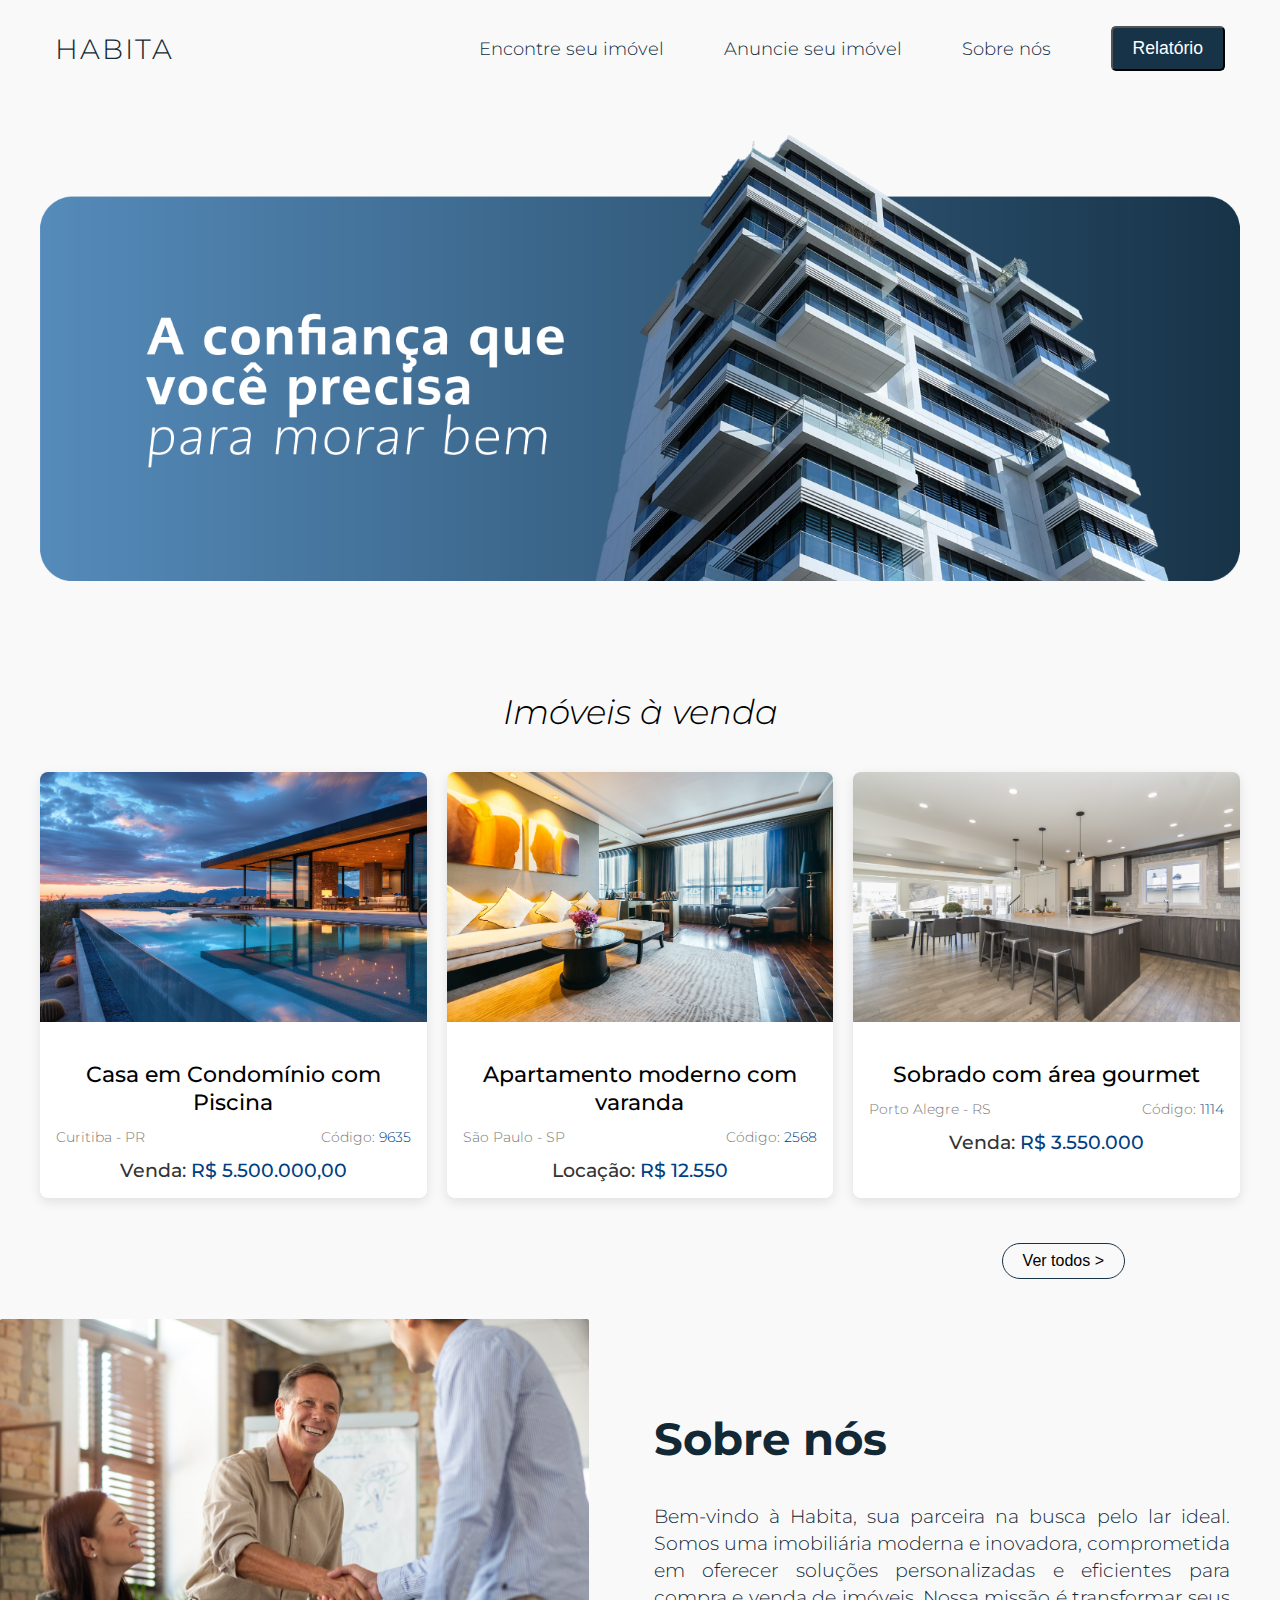
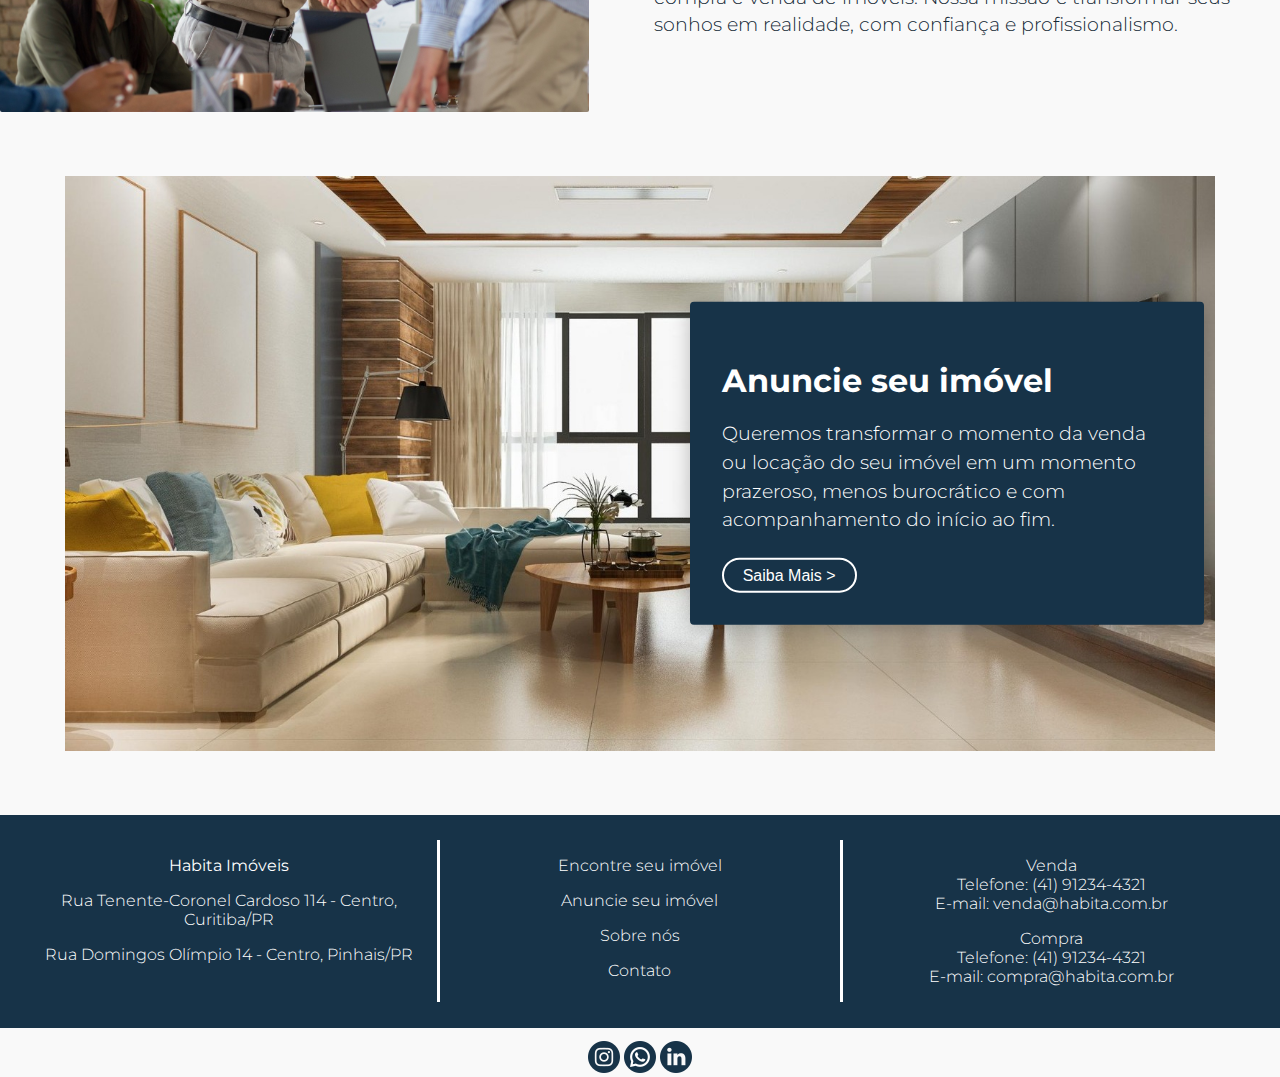
==== commit 4e23079f: "projeto provavelmente concluido" ====
--- a/index.html
+++ b/index.html
@@ -9,7 +9,6 @@
     <title>Habita Imóveis</title>
     <link rel="stylesheet" href="styles/styles.css">
     <link rel="icon" href="Images/favicon/favicon.ico">
-    <script src="Javascript/script.js"></script>
 
 </head>
 
@@ -23,8 +22,7 @@
                 <li><a href="#imoveis">Encontre seu imóvel</a></li>
                 <li><a href="#anuncie">Anuncie seu imóvel</a></li>
                 <li><a href="#sobre-nos">Sobre nós</a></li>
-                <li><button id="relatorio-dom" class="botao-relatorio"
-                        aria-label="Relatório de imoveis">Relatório</button></li>
+                <li><button id="relatorio-dom" class="botao-relatorio" aria-label="Relatório de imoveis" onclick="direcionarRelatorio()">Relatório</button></li>
             </ul>
         </nav>
     </header>
@@ -64,7 +62,7 @@
 
                 <!-- Card 2 -->
                 <div class="card">
-                    <img src="Images/apartementoModerno.jpg" alt="Apartamento moderno com varanda" loading="lazy">
+                    <img src="Images/apartamentoModerno.jpg" alt="Apartamento moderno com varanda" loading="lazy">
                     <div class="card-body">
                         <h3 class="card-title">Apartamento moderno com varanda</h3>
                         <div class="card-info">
@@ -72,7 +70,7 @@
                             <span class="code">Código: <span class="highlight">2568</span></span>
                         </div>
                         <div class="card-price">
-                            <span>Locação: </span><span class="highlight">R$ 2.420.000</span>
+                            <span>Locação: </span><span class="highlight">R$ 12.550</span>
                         </div>
                     </div>
                 </div>
@@ -94,7 +92,7 @@
             </div>
             <!-- Botão para ver mais imóveis -->
             <div id="openModal2" class="ver-todos">
-                <button id="sei" class="botao-ver-todos" type="button">Ver todos ></button>
+                <button id="btnVerTodos" class="botao-ver-todos" type="button">Ver todos ></button>
 
                 <div id="modal-contato" class="modal-contato" role="dialog" aria-labelledby="contatoModal"
                     aria-describedby="modalDescript">
@@ -102,30 +100,27 @@
                         <span class="close2" aria-label="Fechar">&times;</span>
                         <h2 id="contatoModal" class="modal-title">Ver mais imóveis</h2>
 
-                        <form id="contactForm" onsubmit="mostrarMensagem(event)">
-
-                            <div class="single-input">
-                                <label for="nome">Nome</label>
-                                <input type="text" class="input" id="nome" maxlength="50" placeholder="Ex: Almir José"
-                                    required>
-                            </div>
-
-                            <div class="single-input">
-                                <label for="email">Email</label>
-                                <input type="email" class="input" id="email" maxlength="25"
-                                    placeholder="Ex: SeuEmail@email.com" required>
-
-                            </div>
-
-                            <div class="single-input">
-                                <label for="tel">Telefone</label>
-                                <input type="tel" class="input" id="tel" maxlength="15"
-                                    placeholder="Ex: (41) 00000-0000" required>
-
-                            </div>
-
-                            <button type="submit" class="botao-enviar">Enviar</button>
-
+                        <form id="contactForm">
+
+                            <div class="single-input">
+                              <label for="nomeContato">Nome</label>
+                              <input type="text" class="input" id="nomeContato" maxlength="50" placeholder="Ex: Almir José" required>
+                            </div>
+                      
+                            <div class="single-input">
+                              <label for="emailContato">Email</label>
+                              <input type="email" class="input" id="emailContato" maxlength="50" placeholder="Ex: SeuEmail@email.com"
+                                required>
+                      
+                            </div>
+                      
+                            <div class="single-input">
+                              <label for="telefoneContato">Telefone</label>
+                              <input type="tel" class="input" id="telefoneContato" maxlength="15" placeholder="Ex: (41) 00000-0000" required>
+                      
+                            </div>
+                      
+                            <button type="button" class="botao-enviar" onclick="adicionarRegistro()">Enviar</button>
                         </form>
                     </div>
 
@@ -203,7 +198,7 @@
                             </div>
 
                             <div class="single-input">
-                                <label for="endereco">Número</label>
+                                <label for="numero">Número</label>
                                 <input type="text" id="numero" maxlength="5" placeholder="Ex: 114" required>
                             </div>
 
@@ -213,12 +208,12 @@
                             </div>
 
                             <div class="single-input">
-                                <label for="bairro">Cidade</label>
+                                <label for="cidade">Cidade</label>
                                 <input type="text" id="cidade" maxlength="50" placeholder="Ex: Curitiba" required>
                             </div>
 
                             <div class="single-input">
-                                <label for="bairro">Estado</label>
+                                <label for="estado">Estado</label>
                                 <input type="text" id="estado" maxlength="15" placeholder="Ex: PR" required>
                             </div>
 
@@ -246,12 +241,12 @@
 
                             <div class="single-input">
                                 <label for="email">Email</label>
-                                <input type="email" id="email" maxlength="25" placeholder="Ex: SeuEmail@email.com"
+                                <input type="email" id="email" maxlength="50" placeholder="Ex: SeuEmail@email.com"
                                     required>
                             </div>
                         </fieldset>
 
-                        <button type="submit" class="botao-enviar">Enviar</button>
+                        <button type="button" class="botao-enviar" onclick="adicionarRegistroImovel()">Enviar</button>
                     </form>
                 </div>
             </div>
@@ -287,6 +282,8 @@
             <a href="#"><img src="Images/favicon/linkedinicon.png" alt="LinkedIn"></a>
         </div>
     </footer>
+
+    <script src="Javascript/script.js"></script>
 </body>
 
 </html>--- a/styles/styles.css
+++ b/styles/styles.css
@@ -438,7 +438,61 @@
     margin-top: 1%;
 }
 
-/* ===== RESPONSIVIDADE ===== */
+.tabela-wrapper {
+    overflow-x: auto;
+    width: 100%;
+  }
+
+.tabelaRegistros {
+    width: 100%;
+    border-collapse: collapse;
+    min-width: 600px;
+    /* evita colapso da tabela em telas pequenas */
+}
+
+.botao-editar, .botao-excluir {
+    padding: 6px 12px;
+    border: none;
+    border-radius: 6px;
+    font-weight: bold;
+    cursor: pointer;
+    margin-right: 5px;
+    transition: background-color 0.3s ease;
+  }
+  
+  .botao-editar {
+    background-color: #2563eb; /* azul */
+    color: white;
+  }
+  
+  .botao-editar:hover {
+    background-color: #1d4ed8;
+  }
+  
+  .botao-excluir {
+    background-color: #dc2626; /* vermelho */
+    color: white;
+  }
+  
+  .botao-excluir:hover {
+    background-color: #b91c1c;
+  }
+
+table thead {
+    background-color: #173348;
+    color: white;
+}
+
+table td,
+table th {
+    padding: 10px;
+    border: 1px solid #ddd;
+    text-align: left;
+    word-break: break-word;
+}
+
+
+/* ===== RESPONSIVIDADE PAGINA HABITA ===== */
 @media (max-width: 768px) {
 
     nav {
